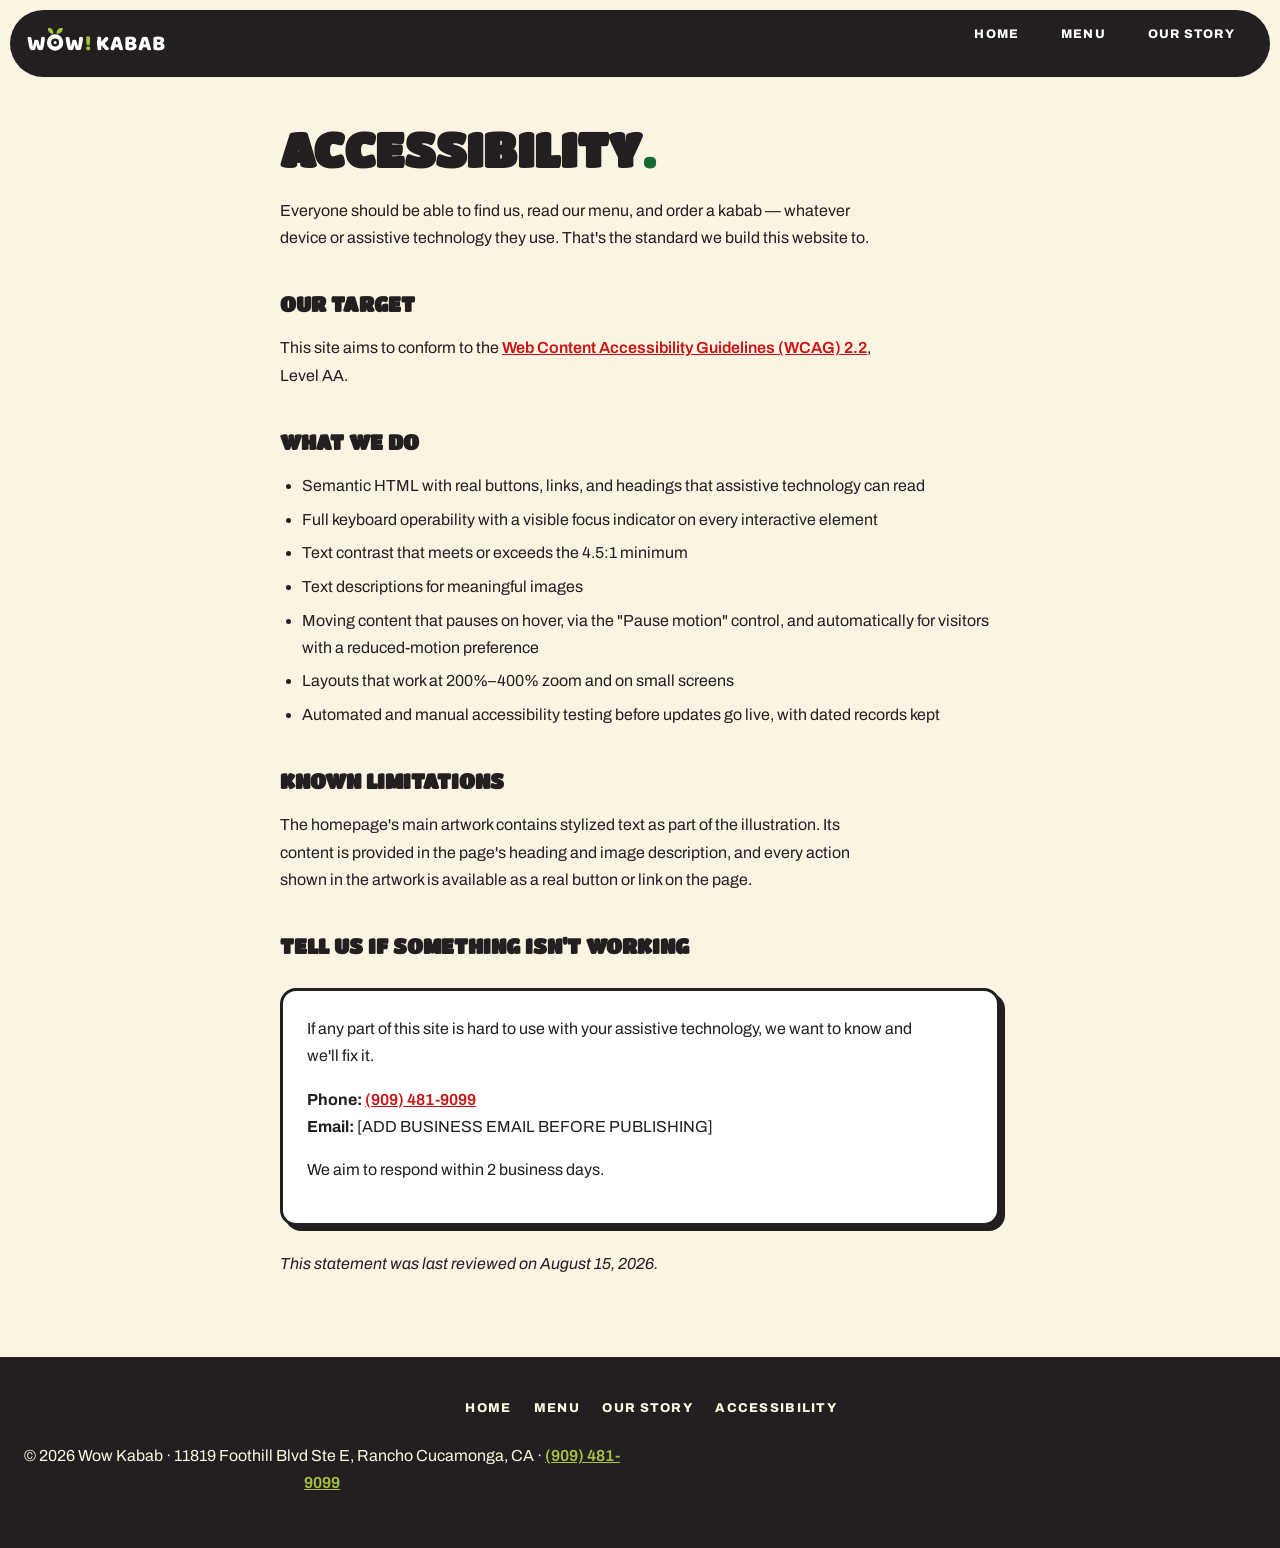
==== accessibility.html @ cc54e2bd "v5: quick-actions rail (DOM-first), mobile dialog, accessibility statement page New two-column layou" ====
<!DOCTYPE html>
<html lang="en">
<head>
<meta charset="UTF-8">
<meta name="viewport" content="width=device-width, initial-scale=1.0">
<title>Accessibility Statement — Wow Kabab</title>
<meta name="description" content="Wow Kabab's accessibility commitment: WCAG 2.2 AA conformance target, how we test, and how to reach us if something isn't working for you.">
<link rel="preconnect" href="https://fonts.googleapis.com">
<link rel="preconnect" href="https://fonts.gstatic.com" crossorigin>
<link href="https://fonts.googleapis.com/css2?family=Titan+One&family=Baloo+2:wght@800&family=Archivo:wght@400;600;800&display=swap" rel="stylesheet">
<style>
:root{--red:#CB1214;--green:#186A34;--lime:#A7C23D;--cream:#FBF4E3;--ink:#231F20;--white:#FFFFFF}
*{margin:0;padding:0;box-sizing:border-box}
html{scroll-behavior:smooth}
@media (prefers-reduced-motion: reduce){html{scroll-behavior:auto}}
body{font-family:'Archivo',system-ui,sans-serif;background:var(--cream);color:var(--ink);line-height:1.7}
:focus-visible{outline:3px solid var(--ink);outline-offset:2px;box-shadow:0 0 0 6px var(--cream),0 0 0 9px var(--ink);border-radius:4px}
.skip-link{position:absolute;left:-9999px;top:0;z-index:100;background:var(--ink);color:var(--white);padding:.75rem 1.25rem;font-weight:800}
.skip-link:focus{left:0}
.site-header{position:sticky;top:.6rem;z-index:50;max-width:1360px;width:calc(100% - 1.2rem);margin:.6rem auto 0;background:var(--ink);color:var(--white);border-radius:999px;padding:.55rem 1.1rem;display:flex;align-items:center;justify-content:space-between;gap:.75rem}
.brand{display:flex;align-items:center;text-decoration:none}
.brand svg{height:30px;width:auto;display:block}
.site-nav ul{list-style:none;display:flex;gap:.35rem;flex-wrap:wrap}
.site-nav a{color:var(--white);text-decoration:none;font-weight:800;text-transform:uppercase;font-size:.78rem;letter-spacing:.1em;padding:.55rem 1rem;border-radius:999px;border:2px solid transparent}
.site-nav a:hover{border-color:var(--lime)}
@media (max-width:560px){.site-header{padding:.5rem .8rem;top:.4rem}.brand svg{height:22px}.site-nav a{font-size:.65rem;padding:.45rem .65rem;letter-spacing:.05em}}
main{max-width:760px;margin:0 auto;padding:3rem 1.25rem 4rem}
h1{font-family:'Titan One',sans-serif;text-transform:uppercase;font-size:clamp(2rem,6vw,3rem);line-height:1;margin-bottom:1.5rem}
h1 .dot{color:var(--green)}
h2{font-family:'Titan One',sans-serif;text-transform:uppercase;font-size:1.3rem;margin:2.25rem 0 .75rem}
p{margin-bottom:1rem;max-width:68ch}
ul{margin:0 0 1rem 1.4rem}
li{margin-bottom:.4rem}
a{color:var(--red);font-weight:600}
.card{background:var(--white);border:3px solid var(--ink);border-radius:16px;box-shadow:5px 5px 0 var(--ink);padding:1.5rem;margin:1.5rem 0}
.site-footer{background:var(--ink);color:var(--cream);text-align:center;padding:2.2rem 1rem}
.site-footer a{color:var(--lime);font-weight:600}
.site-footer nav ul{list-style:none;display:flex;gap:1.4rem;justify-content:center;margin-bottom:1rem;flex-wrap:wrap}
.site-footer nav a{color:var(--cream);font-weight:800;text-transform:uppercase;font-size:.8rem;letter-spacing:.1em;text-decoration:none}
.site-footer nav a:hover{color:var(--lime)}
</style>
</head>
<body>

<a class="skip-link" href="#main">Skip to main content</a>

<header class="site-header">
  <a class="brand" href="index.html" aria-label="Wow! Kabab — home">
    <svg viewBox="0 0 316 64" aria-hidden="true" focusable="false">
      <g font-family="'Baloo 2','Titan One',sans-serif" font-weight="800" font-size="46" fill="#FFFFFF">
        <text x="0" y="47">W</text>
        <text x="80" y="47">W</text>
        <text x="124" y="47" fill="#A7C23D">!</text>
        <text x="148" y="47" letter-spacing="1">KABAB</text>
      </g>
      <circle cx="60" cy="31" r="13" fill="none" stroke="#FFFFFF" stroke-width="9"/>
      <circle cx="60" cy="31" r="3.2" fill="#FFFFFF"/>
      <path d="M56 13c-9-1-13-8-11-14c8 0 12 7 11 14z" fill="#A7C23D"/>
      <path d="M63 12c0-9 7-14 13-12c1 8-6 13-13 12z" fill="#A7C23D"/>
    </svg>
  </a>
  <nav class="site-nav" aria-label="Main">
    <ul>
      <li><a href="index.html">Home</a></li>
      <li><a href="menu.html">Menu</a></li>
      <li><a href="story.html">Our Story</a></li>
    </ul>
  </nav>
</header>

<main id="main">
  <h1>Accessibility<span class="dot">.</span></h1>

  <p>Everyone should be able to find us, read our menu, and order a kabab — whatever device or assistive technology they use. That's the standard we build this website to.</p>

  <h2>Our target</h2>
  <p>This site aims to conform to the <a href="https://www.w3.org/TR/WCAG22/">Web Content Accessibility Guidelines (WCAG) 2.2</a>, Level AA.</p>

  <h2>What we do</h2>
  <ul>
    <li>Semantic HTML with real buttons, links, and headings that assistive technology can read</li>
    <li>Full keyboard operability with a visible focus indicator on every interactive element</li>
    <li>Text contrast that meets or exceeds the 4.5:1 minimum</li>
    <li>Text descriptions for meaningful images</li>
    <li>Moving content that pauses on hover, via the "Pause motion" control, and automatically for visitors with a reduced-motion preference</li>
    <li>Layouts that work at 200%–400% zoom and on small screens</li>
    <li>Automated and manual accessibility testing before updates go live, with dated records kept</li>
  </ul>

  <h2>Known limitations</h2>
  <p>The homepage's main artwork contains stylized text as part of the illustration. Its content is provided in the page's heading and image description, and every action shown in the artwork is available as a real button or link on the page.</p>

  <h2>Tell us if something isn't working</h2>
  <div class="card">
    <p>If any part of this site is hard to use with your assistive technology, we want to know and we'll fix it.</p>
    <p><strong>Phone:</strong> <a href="tel:+19094819099">(909) 481-9099</a><br>
    <strong>Email:</strong> [ADD BUSINESS EMAIL BEFORE PUBLISHING]</p>
    <p>We aim to respond within 2 business days.</p>
  </div>

  <p><em>This statement was last reviewed on August 15, 2026.</em></p>
</main>

<footer class="site-footer">
  <nav aria-label="Footer">
    <ul>
      <li><a href="index.html">Home</a></li>
      <li><a href="menu.html">Menu</a></li>
      <li><a href="story.html">Our Story</a></li>
      <li><a href="accessibility.html">Accessibility</a></li>
    </ul>
  </nav>
  <p>© 2026 Wow Kabab · 11819 Foothill Blvd Ste E, Rancho Cucamonga, CA · <a href="tel:+19094819099">(909) 481-9099</a></p>
</footer>

</body>
</html>
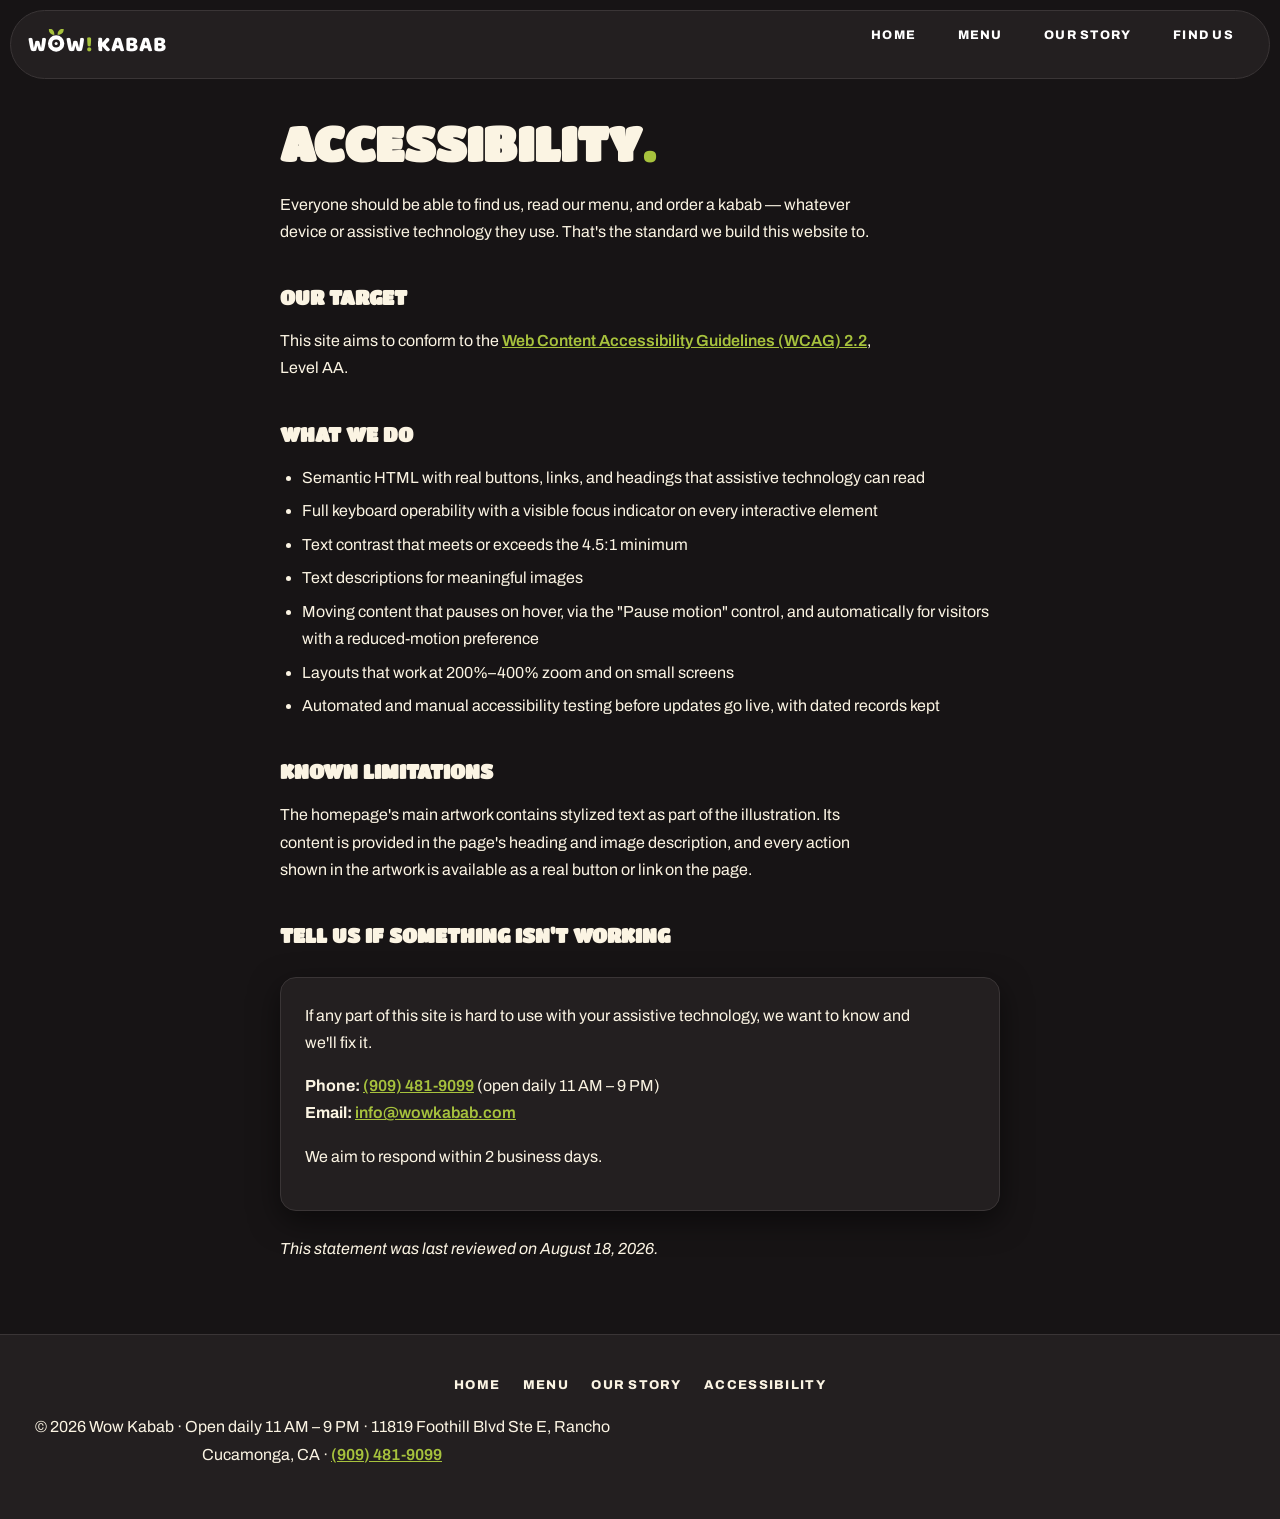
==== commit 12831a62: "v6: dark theme, button-hierarchy rail, photo accent strip, unified nav, real hours + contact All fou" ====
--- a/accessibility.html
+++ b/accessibility.html
@@ -9,33 +9,34 @@
 <link rel="preconnect" href="https://fonts.gstatic.com" crossorigin>
 <link href="https://fonts.googleapis.com/css2?family=Titan+One&family=Baloo+2:wght@800&family=Archivo:wght@400;600;800&display=swap" rel="stylesheet">
 <style>
-:root{--red:#CB1214;--green:#186A34;--lime:#A7C23D;--cream:#FBF4E3;--ink:#231F20;--white:#FFFFFF}
+:root{--bg:#171415;--card:#231F20;--line:#3A3536;--red:#CB1214;--green:#186A34;--lime:#A7C23D;--cream:#FBF4E3;--white:#FFFFFF}
 *{margin:0;padding:0;box-sizing:border-box}
 html{scroll-behavior:smooth}
 @media (prefers-reduced-motion: reduce){html{scroll-behavior:auto}}
-body{font-family:'Archivo',system-ui,sans-serif;background:var(--cream);color:var(--ink);line-height:1.7}
-:focus-visible{outline:3px solid var(--ink);outline-offset:2px;box-shadow:0 0 0 6px var(--cream),0 0 0 9px var(--ink);border-radius:4px}
-.skip-link{position:absolute;left:-9999px;top:0;z-index:100;background:var(--ink);color:var(--white);padding:.75rem 1.25rem;font-weight:800}
+body{font-family:'Archivo',system-ui,sans-serif;background:var(--bg);color:var(--cream);line-height:1.7}
+:focus-visible{outline:3px solid var(--lime);outline-offset:2px;box-shadow:0 0 0 6px var(--bg),0 0 0 9px var(--lime);border-radius:4px}
+.skip-link{position:absolute;left:-9999px;top:0;z-index:100;background:var(--cream);color:var(--card);padding:.75rem 1.25rem;font-weight:800}
 .skip-link:focus{left:0}
-.site-header{position:sticky;top:.6rem;z-index:50;max-width:1360px;width:calc(100% - 1.2rem);margin:.6rem auto 0;background:var(--ink);color:var(--white);border-radius:999px;padding:.55rem 1.1rem;display:flex;align-items:center;justify-content:space-between;gap:.75rem}
+.site-header{position:sticky;top:.6rem;z-index:50;max-width:1360px;width:calc(100% - 1.2rem);margin:.6rem auto 0;background:var(--card);color:var(--white);border:1.5px solid var(--line);border-radius:999px;padding:.55rem 1.1rem;display:flex;align-items:center;justify-content:space-between;gap:.75rem}
 .brand{display:flex;align-items:center;text-decoration:none}
 .brand svg{height:30px;width:auto;display:block}
 .site-nav ul{list-style:none;display:flex;gap:.35rem;flex-wrap:wrap}
 .site-nav a{color:var(--white);text-decoration:none;font-weight:800;text-transform:uppercase;font-size:.78rem;letter-spacing:.1em;padding:.55rem 1rem;border-radius:999px;border:2px solid transparent}
 .site-nav a:hover{border-color:var(--lime)}
-@media (max-width:560px){.site-header{padding:.5rem .8rem;top:.4rem}.brand svg{height:22px}.site-nav a{font-size:.65rem;padding:.45rem .65rem;letter-spacing:.05em}}
-main{max-width:760px;margin:0 auto;padding:3rem 1.25rem 4rem}
+@media (max-width:560px){.site-header{padding:.5rem .8rem;top:.4rem}.brand svg{height:22px}.site-nav a{font-size:.62rem;padding:.45rem .6rem;letter-spacing:.04em}}
+main{max-width:760px;margin:0 auto;padding:2.5rem 1.25rem 3.5rem}
 h1{font-family:'Titan One',sans-serif;text-transform:uppercase;font-size:clamp(2rem,6vw,3rem);line-height:1;margin-bottom:1.5rem}
-h1 .dot{color:var(--green)}
-h2{font-family:'Titan One',sans-serif;text-transform:uppercase;font-size:1.3rem;margin:2.25rem 0 .75rem}
+h1 .dot{color:var(--lime)}
+h2{font-family:'Titan One',sans-serif;text-transform:uppercase;font-size:1.25rem;margin:2.25rem 0 .75rem;color:var(--cream)}
 p{margin-bottom:1rem;max-width:68ch}
 ul{margin:0 0 1rem 1.4rem}
 li{margin-bottom:.4rem}
-a{color:var(--red);font-weight:600}
-.card{background:var(--white);border:3px solid var(--ink);border-radius:16px;box-shadow:5px 5px 0 var(--ink);padding:1.5rem;margin:1.5rem 0}
-.site-footer{background:var(--ink);color:var(--cream);text-align:center;padding:2.2rem 1rem}
+a{color:var(--lime);font-weight:600}
+.card{background:var(--card);border:1.5px solid var(--line);border-radius:16px;box-shadow:0 10px 30px rgba(0,0,0,.5);padding:1.5rem;margin:1.5rem 0}
+.site-footer{background:var(--card);border-top:1.5px solid var(--line);color:var(--cream);text-align:center;padding:2.2rem 1rem}
 .site-footer a{color:var(--lime);font-weight:600}
-.site-footer nav ul{list-style:none;display:flex;gap:1.4rem;justify-content:center;margin-bottom:1rem;flex-wrap:wrap}
+.site-footer nav ul{list-style:none;display:flex;gap:1.4rem;justify-content:center;margin-bottom:1rem;flex-wrap:wrap;margin-left:0}
+.site-footer nav li{margin-bottom:0}
 .site-footer nav a{color:var(--cream);font-weight:800;text-transform:uppercase;font-size:.8rem;letter-spacing:.1em;text-decoration:none}
 .site-footer nav a:hover{color:var(--lime)}
 </style>
@@ -64,6 +65,7 @@
       <li><a href="index.html">Home</a></li>
       <li><a href="menu.html">Menu</a></li>
       <li><a href="story.html">Our Story</a></li>
+      <li><a href="index.html#visit">Find Us</a></li>
     </ul>
   </nav>
 </header>
@@ -93,12 +95,12 @@
   <h2>Tell us if something isn't working</h2>
   <div class="card">
     <p>If any part of this site is hard to use with your assistive technology, we want to know and we'll fix it.</p>
-    <p><strong>Phone:</strong> <a href="tel:+19094819099">(909) 481-9099</a><br>
-    <strong>Email:</strong> [ADD BUSINESS EMAIL BEFORE PUBLISHING]</p>
+    <p><strong>Phone:</strong> <a href="tel:+19094819099">(909) 481-9099</a> (open daily 11 AM – 9 PM)<br>
+    <strong>Email:</strong> <a href="mailto:info@wowkabab.com">info@wowkabab.com</a></p>
     <p>We aim to respond within 2 business days.</p>
   </div>
 
-  <p><em>This statement was last reviewed on August 15, 2026.</em></p>
+  <p><em>This statement was last reviewed on August 18, 2026.</em></p>
 </main>
 
 <footer class="site-footer">
@@ -110,7 +112,7 @@
       <li><a href="accessibility.html">Accessibility</a></li>
     </ul>
   </nav>
-  <p>© 2026 Wow Kabab · 11819 Foothill Blvd Ste E, Rancho Cucamonga, CA · <a href="tel:+19094819099">(909) 481-9099</a></p>
+  <p>© 2026 Wow Kabab · Open daily 11 AM – 9 PM · 11819 Foothill Blvd Ste E, Rancho Cucamonga, CA · <a href="tel:+19094819099">(909) 481-9099</a></p>
 </footer>
 
 </body>
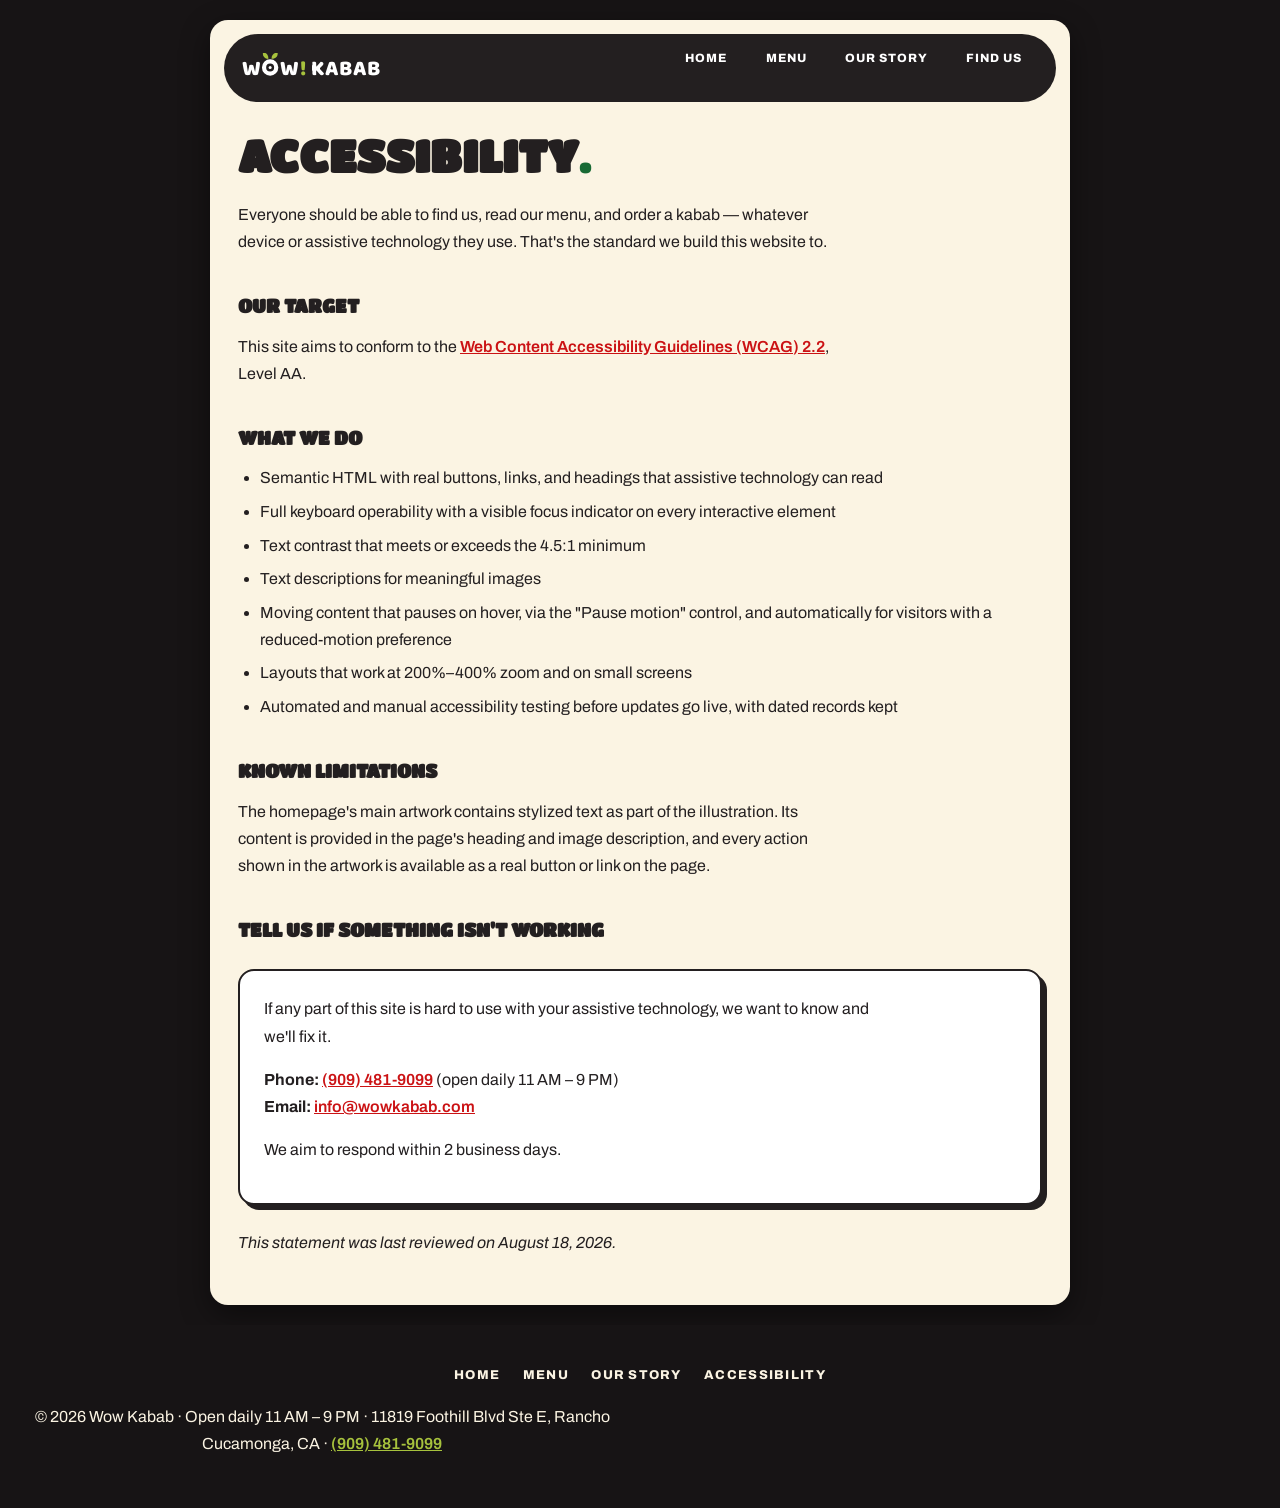
==== commit fe7dc78f: "v7: cream panels on black frame, all pages unified, nav in mural All four pages rebuilt on the cream" ====
--- a/accessibility.html
+++ b/accessibility.html
@@ -9,35 +9,36 @@
 <link rel="preconnect" href="https://fonts.gstatic.com" crossorigin>
 <link href="https://fonts.googleapis.com/css2?family=Titan+One&family=Baloo+2:wght@800&family=Archivo:wght@400;600;800&display=swap" rel="stylesheet">
 <style>
-:root{--bg:#171415;--card:#231F20;--line:#3A3536;--red:#CB1214;--green:#186A34;--lime:#A7C23D;--cream:#FBF4E3;--white:#FFFFFF}
+:root{--bg:#171415;--panel:#FBF4E3;--ink:#231F20;--line-light:#E4DCC9;--red:#CB1214;--green:#186A34;--lime:#A7C23D;--white:#FFFFFF}
 *{margin:0;padding:0;box-sizing:border-box}
 html{scroll-behavior:smooth}
 @media (prefers-reduced-motion: reduce){html{scroll-behavior:auto}}
-body{font-family:'Archivo',system-ui,sans-serif;background:var(--bg);color:var(--cream);line-height:1.7}
-:focus-visible{outline:3px solid var(--lime);outline-offset:2px;box-shadow:0 0 0 6px var(--bg),0 0 0 9px var(--lime);border-radius:4px}
-.skip-link{position:absolute;left:-9999px;top:0;z-index:100;background:var(--cream);color:var(--card);padding:.75rem 1.25rem;font-weight:800}
+body{font-family:'Archivo',system-ui,sans-serif;background:var(--bg);color:var(--ink);line-height:1.7}
+:focus-visible{outline:3px solid var(--ink);outline-offset:2px;box-shadow:0 0 0 6px var(--lime);border-radius:4px}
+.skip-link{position:absolute;left:-9999px;top:0;z-index:100;background:var(--panel);color:var(--ink);padding:.75rem 1.25rem;font-weight:800}
 .skip-link:focus{left:0}
-.site-header{position:sticky;top:.6rem;z-index:50;max-width:1360px;width:calc(100% - 1.2rem);margin:.6rem auto 0;background:var(--card);color:var(--white);border:1.5px solid var(--line);border-radius:999px;padding:.55rem 1.1rem;display:flex;align-items:center;justify-content:space-between;gap:.75rem}
+.panel{max-width:860px;margin:1.25rem auto;background:var(--panel);border-radius:18px;box-shadow:0 10px 30px rgba(0,0,0,.45);overflow:hidden;padding-bottom:2rem}
+.site-header{background:var(--ink);color:var(--white);border-radius:999px;padding:.55rem 1.1rem;margin:.9rem .9rem .5rem;display:flex;align-items:center;justify-content:space-between;gap:.75rem}
 .brand{display:flex;align-items:center;text-decoration:none}
 .brand svg{height:30px;width:auto;display:block}
 .site-nav ul{list-style:none;display:flex;gap:.35rem;flex-wrap:wrap}
-.site-nav a{color:var(--white);text-decoration:none;font-weight:800;text-transform:uppercase;font-size:.78rem;letter-spacing:.1em;padding:.55rem 1rem;border-radius:999px;border:2px solid transparent}
+.site-nav a{color:var(--white);text-decoration:none;font-weight:800;text-transform:uppercase;font-size:.75rem;letter-spacing:.08em;padding:.5rem .9rem;border-radius:999px;border:2px solid transparent}
 .site-nav a:hover{border-color:var(--lime)}
-@media (max-width:560px){.site-header{padding:.5rem .8rem;top:.4rem}.brand svg{height:22px}.site-nav a{font-size:.62rem;padding:.45rem .6rem;letter-spacing:.04em}}
-main{max-width:760px;margin:0 auto;padding:2.5rem 1.25rem 3.5rem}
-h1{font-family:'Titan One',sans-serif;text-transform:uppercase;font-size:clamp(2rem,6vw,3rem);line-height:1;margin-bottom:1.5rem}
-h1 .dot{color:var(--lime)}
-h2{font-family:'Titan One',sans-serif;text-transform:uppercase;font-size:1.25rem;margin:2.25rem 0 .75rem;color:var(--cream)}
+@media (max-width:560px){.brand svg{height:20px}.site-nav a{font-size:.6rem;padding:.4rem .55rem;letter-spacing:.03em}}
+main{padding:1.5rem 1.75rem 0}
+h1{font-family:'Titan One',sans-serif;text-transform:uppercase;font-size:clamp(1.9rem,5.5vw,2.8rem);line-height:1;margin-bottom:1.4rem;color:var(--ink)}
+h1 .dot{color:var(--green)}
+h2{font-family:'Titan One',sans-serif;text-transform:uppercase;font-size:1.2rem;margin:2.1rem 0 .7rem;color:var(--ink)}
 p{margin-bottom:1rem;max-width:68ch}
 ul{margin:0 0 1rem 1.4rem}
 li{margin-bottom:.4rem}
-a{color:var(--lime);font-weight:600}
-.card{background:var(--card);border:1.5px solid var(--line);border-radius:16px;box-shadow:0 10px 30px rgba(0,0,0,.5);padding:1.5rem;margin:1.5rem 0}
-.site-footer{background:var(--card);border-top:1.5px solid var(--line);color:var(--cream);text-align:center;padding:2.2rem 1rem}
+a{color:var(--red);font-weight:600}
+.card{background:var(--white);border:2px solid var(--ink);border-radius:16px;box-shadow:5px 5px 0 var(--ink);padding:1.5rem;margin:1.5rem 0}
+.site-footer{background:var(--bg);color:var(--panel);text-align:center;padding:2.2rem 1rem}
 .site-footer a{color:var(--lime);font-weight:600}
 .site-footer nav ul{list-style:none;display:flex;gap:1.4rem;justify-content:center;margin-bottom:1rem;flex-wrap:wrap;margin-left:0}
 .site-footer nav li{margin-bottom:0}
-.site-footer nav a{color:var(--cream);font-weight:800;text-transform:uppercase;font-size:.8rem;letter-spacing:.1em;text-decoration:none}
+.site-footer nav a{color:var(--panel);font-weight:800;text-transform:uppercase;font-size:.8rem;letter-spacing:.1em;text-decoration:none}
 .site-footer nav a:hover{color:var(--lime)}
 </style>
 </head>
@@ -45,63 +46,65 @@
 
 <a class="skip-link" href="#main">Skip to main content</a>
 
-<header class="site-header">
-  <a class="brand" href="index.html" aria-label="Wow! Kabab — home">
-    <svg viewBox="0 0 316 64" aria-hidden="true" focusable="false">
-      <g font-family="'Baloo 2','Titan One',sans-serif" font-weight="800" font-size="46" fill="#FFFFFF">
-        <text x="0" y="47">W</text>
-        <text x="80" y="47">W</text>
-        <text x="124" y="47" fill="#A7C23D">!</text>
-        <text x="148" y="47" letter-spacing="1">KABAB</text>
-      </g>
-      <circle cx="60" cy="31" r="13" fill="none" stroke="#FFFFFF" stroke-width="9"/>
-      <circle cx="60" cy="31" r="3.2" fill="#FFFFFF"/>
-      <path d="M56 13c-9-1-13-8-11-14c8 0 12 7 11 14z" fill="#A7C23D"/>
-      <path d="M63 12c0-9 7-14 13-12c1 8-6 13-13 12z" fill="#A7C23D"/>
-    </svg>
-  </a>
-  <nav class="site-nav" aria-label="Main">
+<div class="panel">
+  <header class="site-header">
+    <a class="brand" href="index.html" aria-label="Wow! Kabab — home">
+      <svg viewBox="0 0 316 64" aria-hidden="true" focusable="false">
+        <g font-family="'Baloo 2','Titan One',sans-serif" font-weight="800" font-size="46" fill="#FFFFFF">
+          <text x="0" y="47">W</text>
+          <text x="80" y="47">W</text>
+          <text x="124" y="47" fill="#A7C23D">!</text>
+          <text x="148" y="47" letter-spacing="1">KABAB</text>
+        </g>
+        <circle cx="60" cy="31" r="13" fill="none" stroke="#FFFFFF" stroke-width="9"/>
+        <circle cx="60" cy="31" r="3.2" fill="#FFFFFF"/>
+        <path d="M56 13c-9-1-13-8-11-14c8 0 12 7 11 14z" fill="#A7C23D"/>
+        <path d="M63 12c0-9 7-14 13-12c1 8-6 13-13 12z" fill="#A7C23D"/>
+      </svg>
+    </a>
+    <nav class="site-nav" aria-label="Main">
+      <ul>
+        <li><a href="index.html">Home</a></li>
+        <li><a href="menu.html">Menu</a></li>
+        <li><a href="story.html">Our Story</a></li>
+        <li><a href="index.html#visit">Find Us</a></li>
+      </ul>
+    </nav>
+  </header>
+
+  <main id="main">
+    <h1>Accessibility<span class="dot">.</span></h1>
+
+    <p>Everyone should be able to find us, read our menu, and order a kabab — whatever device or assistive technology they use. That's the standard we build this website to.</p>
+
+    <h2>Our target</h2>
+    <p>This site aims to conform to the <a href="https://www.w3.org/TR/WCAG22/">Web Content Accessibility Guidelines (WCAG) 2.2</a>, Level AA.</p>
+
+    <h2>What we do</h2>
     <ul>
-      <li><a href="index.html">Home</a></li>
-      <li><a href="menu.html">Menu</a></li>
-      <li><a href="story.html">Our Story</a></li>
-      <li><a href="index.html#visit">Find Us</a></li>
+      <li>Semantic HTML with real buttons, links, and headings that assistive technology can read</li>
+      <li>Full keyboard operability with a visible focus indicator on every interactive element</li>
+      <li>Text contrast that meets or exceeds the 4.5:1 minimum</li>
+      <li>Text descriptions for meaningful images</li>
+      <li>Moving content that pauses on hover, via the "Pause motion" control, and automatically for visitors with a reduced-motion preference</li>
+      <li>Layouts that work at 200%–400% zoom and on small screens</li>
+      <li>Automated and manual accessibility testing before updates go live, with dated records kept</li>
     </ul>
-  </nav>
-</header>
 
-<main id="main">
-  <h1>Accessibility<span class="dot">.</span></h1>
+    <h2>Known limitations</h2>
+    <p>The homepage's main artwork contains stylized text as part of the illustration. Its content is provided in the page's heading and image description, and every action shown in the artwork is available as a real button or link on the page.</p>
 
-  <p>Everyone should be able to find us, read our menu, and order a kabab — whatever device or assistive technology they use. That's the standard we build this website to.</p>
+    <h2>Tell us if something isn't working</h2>
+    <div class="card">
+      <p>If any part of this site is hard to use with your assistive technology, we want to know and we'll fix it.</p>
+      <p><strong>Phone:</strong> <a href="tel:+19094819099">(909) 481-9099</a> (open daily 11 AM – 9 PM)<br>
+      <strong>Email:</strong> <a href="mailto:info@wowkabab.com">info@wowkabab.com</a></p>
+      <p>We aim to respond within 2 business days.</p>
+    </div>
 
-  <h2>Our target</h2>
-  <p>This site aims to conform to the <a href="https://www.w3.org/TR/WCAG22/">Web Content Accessibility Guidelines (WCAG) 2.2</a>, Level AA.</p>
-
-  <h2>What we do</h2>
-  <ul>
-    <li>Semantic HTML with real buttons, links, and headings that assistive technology can read</li>
-    <li>Full keyboard operability with a visible focus indicator on every interactive element</li>
-    <li>Text contrast that meets or exceeds the 4.5:1 minimum</li>
-    <li>Text descriptions for meaningful images</li>
-    <li>Moving content that pauses on hover, via the "Pause motion" control, and automatically for visitors with a reduced-motion preference</li>
-    <li>Layouts that work at 200%–400% zoom and on small screens</li>
-    <li>Automated and manual accessibility testing before updates go live, with dated records kept</li>
-  </ul>
-
-  <h2>Known limitations</h2>
-  <p>The homepage's main artwork contains stylized text as part of the illustration. Its content is provided in the page's heading and image description, and every action shown in the artwork is available as a real button or link on the page.</p>
-
-  <h2>Tell us if something isn't working</h2>
-  <div class="card">
-    <p>If any part of this site is hard to use with your assistive technology, we want to know and we'll fix it.</p>
-    <p><strong>Phone:</strong> <a href="tel:+19094819099">(909) 481-9099</a> (open daily 11 AM – 9 PM)<br>
-    <strong>Email:</strong> <a href="mailto:info@wowkabab.com">info@wowkabab.com</a></p>
-    <p>We aim to respond within 2 business days.</p>
-  </div>
-
-  <p><em>This statement was last reviewed on August 18, 2026.</em></p>
-</main>
+    <p><em>This statement was last reviewed on August 18, 2026.</em></p>
+  </main>
+</div>
 
 <footer class="site-footer">
   <nav aria-label="Footer">
